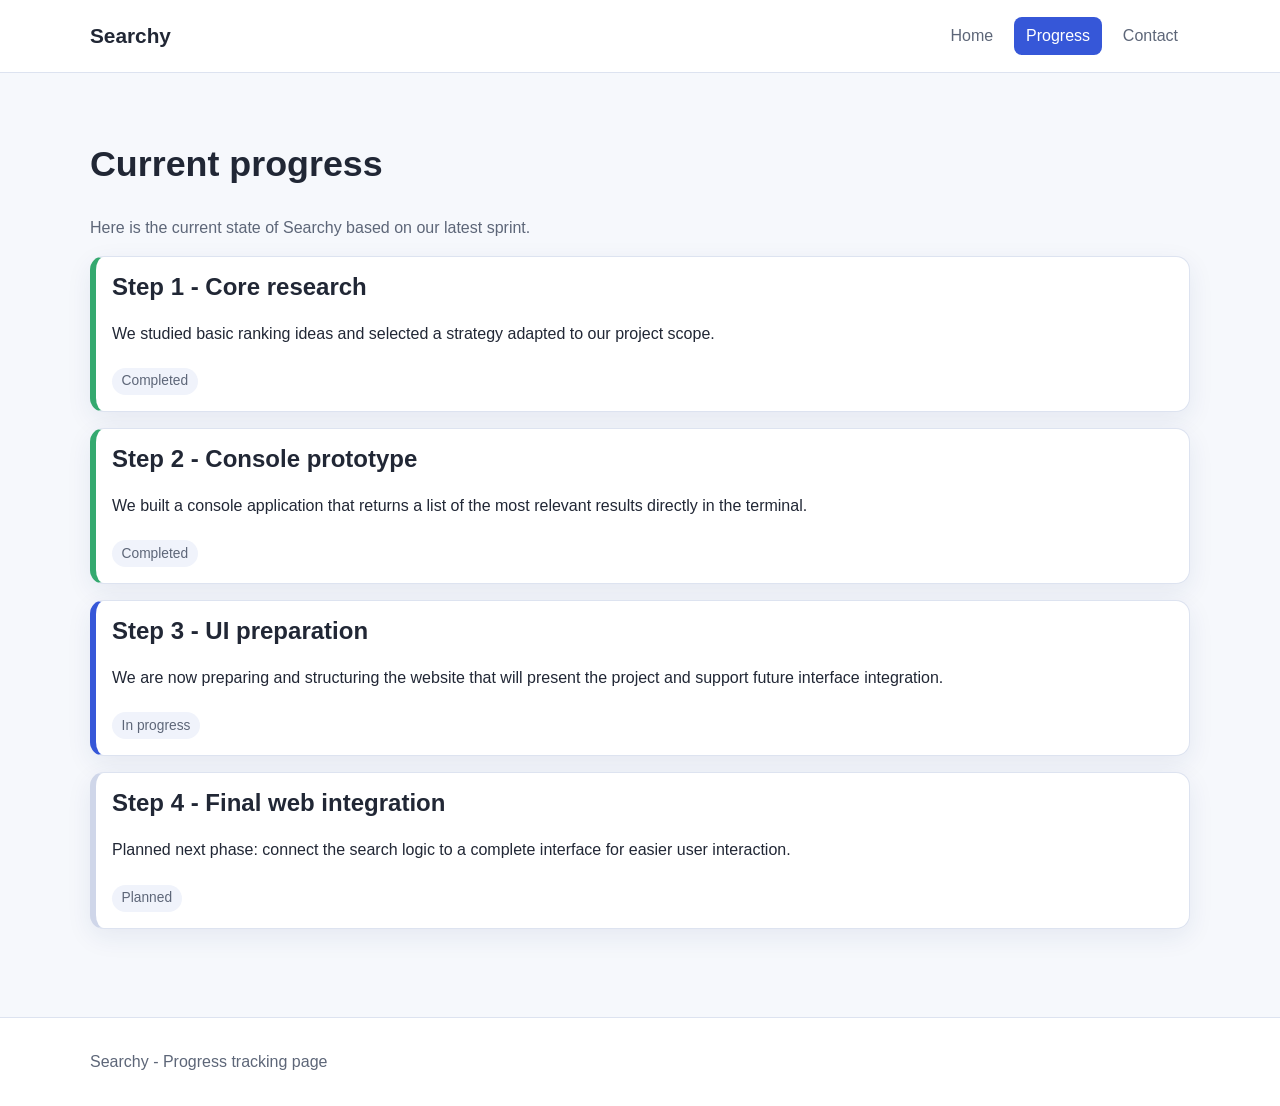
==== avancement.html @ e4135b22 "Create 3-page Searchy showcase website in HTML/CSS" ====
<!DOCTYPE html>
<html lang="en">
  <head>
    <meta charset="UTF-8" />
    <meta name="viewport" content="width=device-width, initial-scale=1.0" />
    <title>Searchy | Progress</title>
    <link rel="stylesheet" href="style.css" />
  </head>
  <body>
    <header class="site-header">
      <div class="container nav-wrapper">
        <a class="brand" href="index.html">Searchy</a>
        <nav aria-label="Main navigation">
          <ul class="nav-list">
            <li><a class="nav-link" href="index.html">Home</a></li>
            <li><a class="nav-link active" href="avancement.html">Progress</a></li>
            <li><a class="nav-link" href="contact.html">Contact</a></li>
          </ul>
        </nav>
      </div>
    </header>

    <main>
      <section class="section">
        <div class="container">
          <h1>Current progress</h1>
          <p class="lead">
            Here is the current state of Searchy based on our latest sprint.
          </p>

          <div class="timeline">
            <article class="card timeline-item done">
              <h2>Step 1 - Core research</h2>
              <p>
                We studied basic ranking ideas and selected a strategy adapted to
                our project scope.
              </p>
              <span class="status">Completed</span>
            </article>

            <article class="card timeline-item done">
              <h2>Step 2 - Console prototype</h2>
              <p>
                We built a console application that returns a list of the most
                relevant results directly in the terminal.
              </p>
              <span class="status">Completed</span>
            </article>

            <article class="card timeline-item current">
              <h2>Step 3 - UI preparation</h2>
              <p>
                We are now preparing and structuring the website that will
                present the project and support future interface integration.
              </p>
              <span class="status">In progress</span>
            </article>

            <article class="card timeline-item">
              <h2>Step 4 - Final web integration</h2>
              <p>
                Planned next phase: connect the search logic to a complete
                interface for easier user interaction.
              </p>
              <span class="status">Planned</span>
            </article>
          </div>
        </div>
      </section>
    </main>

    <footer class="site-footer">
      <div class="container">
        <p>Searchy - Progress tracking page</p>
      </div>
    </footer>
  </body>
</html>
---- style.css ----
:root {
  --bg: #f6f8fc;
  --surface: #ffffff;
  --ink: #212735;
  --muted: #5d6678;
  --primary: #3657d8;
  --primary-soft: #e8edff;
  --border: #dde3f0;
  --radius: 14px;
  --shadow: 0 8px 26px rgba(30, 52, 110, 0.08);
}

* {
  box-sizing: border-box;
}

body {
  margin: 0;
  font-family: Arial, Helvetica, sans-serif;
  color: var(--ink);
  background: var(--bg);
  line-height: 1.5;
}

img {
  max-width: 100%;
  display: block;
}

.container {
  width: min(1100px, 92%);
  margin: 0 auto;
}

.section {
  padding: 3.5rem 0;
}

.site-header {
  background: var(--surface);
  border-bottom: 1px solid var(--border);
  position: sticky;
  top: 0;
}

.nav-wrapper {
  display: flex;
  justify-content: space-between;
  align-items: center;
  min-height: 72px;
  gap: 1rem;
}

.brand {
  text-decoration: none;
  font-size: 1.3rem;
  font-weight: 700;
  color: var(--ink);
}

.nav-list {
  list-style: none;
  display: flex;
  flex-wrap: wrap;
  gap: 0.55rem;
  padding: 0;
  margin: 0;
}

.nav-link {
  display: inline-block;
  text-decoration: none;
  color: var(--muted);
  padding: 0.45rem 0.75rem;
  border-radius: 8px;
}

.nav-link:hover,
.nav-link:focus-visible {
  background: var(--primary-soft);
  color: var(--primary);
}

.nav-link.active {
  background: var(--primary);
  color: #fff;
}

.hero {
  padding-top: 4.5rem;
}

.hero-grid {
  display: grid;
  gap: 1.2rem;
  grid-template-columns: 1.4fr 1fr;
}

.tag {
  display: inline-block;
  margin: 0;
  padding: 0.25rem 0.6rem;
  background: var(--primary-soft);
  color: var(--primary);
  border-radius: 999px;
  font-size: 0.8rem;
  font-weight: 700;
}

h1,
h2,
h3 {
  margin-top: 0;
  line-height: 1.2;
}

h1 {
  margin-top: 0.9rem;
  font-size: clamp(1.7rem, 2.8vw, 2.5rem);
}

.lead {
  color: var(--muted);
  max-width: 64ch;
}

.card-grid {
  display: grid;
  gap: 1rem;
  grid-template-columns: repeat(3, minmax(0, 1fr));
}

.card {
  background: var(--surface);
  border: 1px solid var(--border);
  border-radius: var(--radius);
  box-shadow: var(--shadow);
  padding: 1rem;
}

.card-soft {
  background: linear-gradient(180deg, #ffffff 0%, #f7f9ff 100%);
}

.list {
  margin: 0;
  padding-left: 1.1rem;
}

.timeline {
  display: grid;
  gap: 1rem;
}

.timeline-item {
  border-left: 6px solid #cfd6e9;
}

.timeline-item.done {
  border-left-color: #34a96f;
}

.timeline-item.current {
  border-left-color: var(--primary);
}

.status {
  display: inline-block;
  margin-top: 0.4rem;
  font-size: 0.86rem;
  color: var(--muted);
  background: #f0f3fb;
  border-radius: 999px;
  padding: 0.2rem 0.6rem;
}

.team-grid {
  grid-template-columns: repeat(2, minmax(0, 1fr));
}

.member-card {
  text-align: center;
}

.photo-placeholder {
  width: 100%;
  aspect-ratio: 4 / 3;
  border-radius: 10px;
  border: 2px dashed #bcc7e2;
  background: #f3f6ff;
  display: grid;
  place-items: center;
  color: #7a87a8;
  margin-bottom: 0.8rem;
}

.muted {
  color: var(--muted);
}

.site-footer {
  border-top: 1px solid var(--border);
  background: var(--surface);
  padding: 1rem 0;
  margin-top: 2rem;
  color: var(--muted);
}

@media (max-width: 900px) {
  .hero-grid,
  .card-grid,
  .team-grid {
    grid-template-columns: 1fr;
  }
}
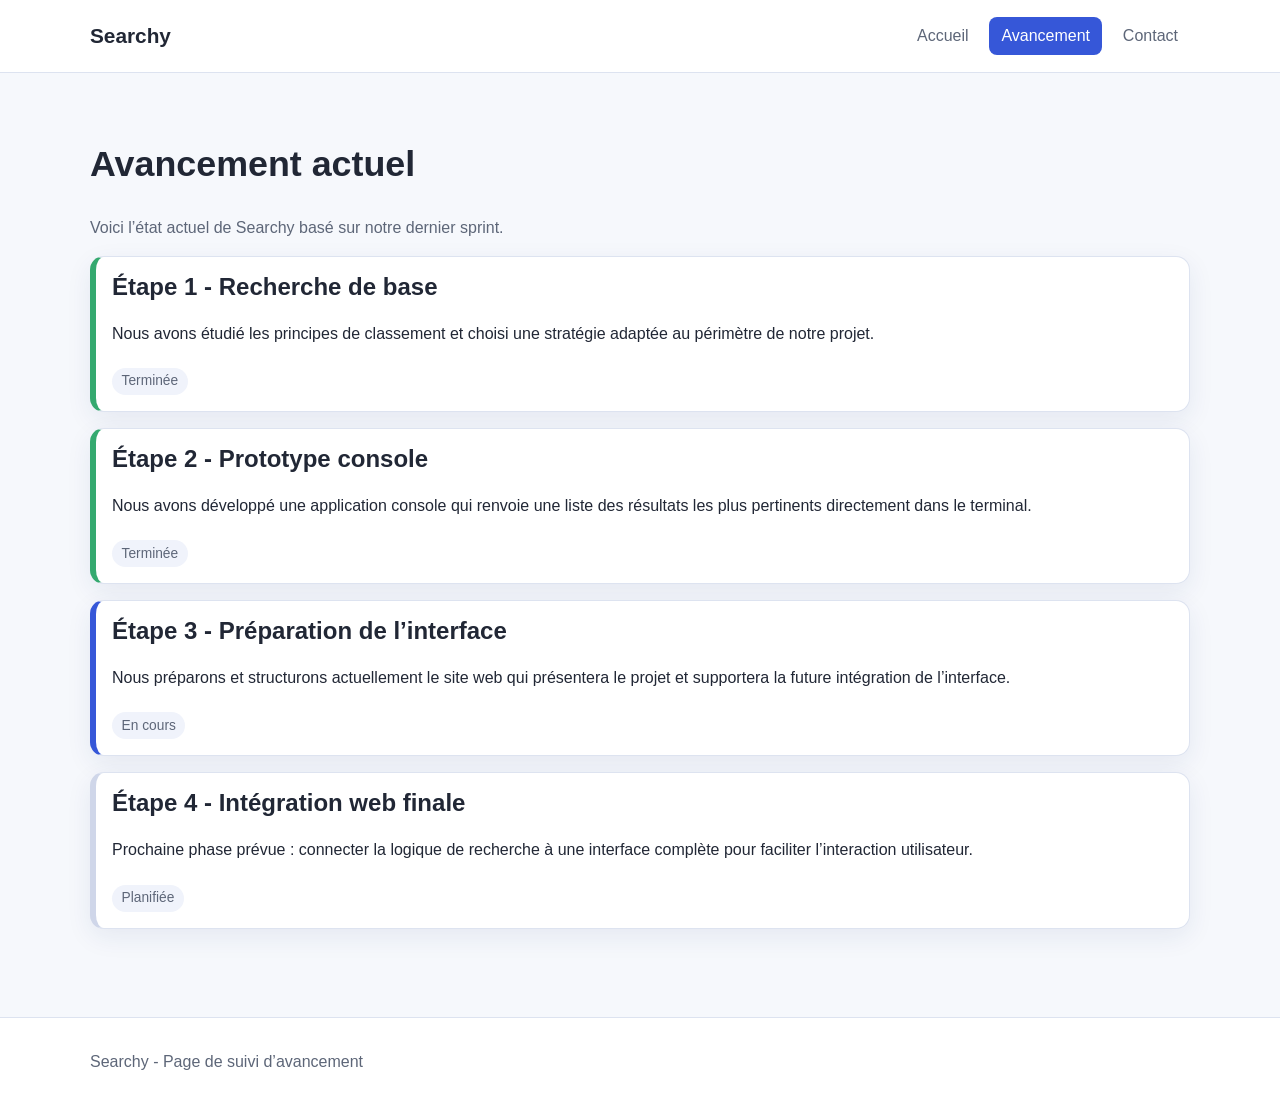
==== commit 58ad4c7c: "Traduire le site web en français" ====
--- a/avancement.html
+++ b/avancement.html
@@ -1,19 +1,19 @@
 <!DOCTYPE html>
-<html lang="en">
+<html lang="fr">
   <head>
     <meta charset="UTF-8" />
     <meta name="viewport" content="width=device-width, initial-scale=1.0" />
-    <title>Searchy | Progress</title>
+    <title>Searchy | Avancement</title>
     <link rel="stylesheet" href="style.css" />
   </head>
   <body>
     <header class="site-header">
       <div class="container nav-wrapper">
         <a class="brand" href="index.html">Searchy</a>
-        <nav aria-label="Main navigation">
+        <nav aria-label="Navigation principale">
           <ul class="nav-list">
-            <li><a class="nav-link" href="index.html">Home</a></li>
-            <li><a class="nav-link active" href="avancement.html">Progress</a></li>
+            <li><a class="nav-link" href="index.html">Accueil</a></li>
+            <li><a class="nav-link active" href="avancement.html">Avancement</a></li>
             <li><a class="nav-link" href="contact.html">Contact</a></li>
           </ul>
         </nav>
@@ -23,46 +23,48 @@
     <main>
       <section class="section">
         <div class="container">
-          <h1>Current progress</h1>
+          <h1>Avancement actuel</h1>
           <p class="lead">
-            Here is the current state of Searchy based on our latest sprint.
+            Voici l’état actuel de Searchy basé sur notre dernier sprint.
           </p>
 
           <div class="timeline">
             <article class="card timeline-item done">
-              <h2>Step 1 - Core research</h2>
+              <h2>Étape 1 - Recherche de base</h2>
               <p>
-                We studied basic ranking ideas and selected a strategy adapted to
-                our project scope.
+                Nous avons étudié les principes de classement et choisi une
+                stratégie adaptée au périmètre de notre projet.
               </p>
-              <span class="status">Completed</span>
+              <span class="status">Terminée</span>
             </article>
 
             <article class="card timeline-item done">
-              <h2>Step 2 - Console prototype</h2>
+              <h2>Étape 2 - Prototype console</h2>
               <p>
-                We built a console application that returns a list of the most
-                relevant results directly in the terminal.
+                Nous avons développé une application console qui renvoie une
+                liste des résultats les plus pertinents directement dans le
+                terminal.
               </p>
-              <span class="status">Completed</span>
+              <span class="status">Terminée</span>
             </article>
 
             <article class="card timeline-item current">
-              <h2>Step 3 - UI preparation</h2>
+              <h2>Étape 3 - Préparation de l’interface</h2>
               <p>
-                We are now preparing and structuring the website that will
-                present the project and support future interface integration.
+                Nous préparons et structurons actuellement le site web qui
+                présentera le projet et supportera la future intégration de
+                l’interface.
               </p>
-              <span class="status">In progress</span>
+              <span class="status">En cours</span>
             </article>
 
             <article class="card timeline-item">
-              <h2>Step 4 - Final web integration</h2>
+              <h2>Étape 4 - Intégration web finale</h2>
               <p>
-                Planned next phase: connect the search logic to a complete
-                interface for easier user interaction.
+                Prochaine phase prévue : connecter la logique de recherche à une
+                interface complète pour faciliter l’interaction utilisateur.
               </p>
-              <span class="status">Planned</span>
+              <span class="status">Planifiée</span>
             </article>
           </div>
         </div>
@@ -71,7 +73,7 @@
 
     <footer class="site-footer">
       <div class="container">
-        <p>Searchy - Progress tracking page</p>
+        <p>Searchy - Page de suivi d’avancement</p>
       </div>
     </footer>
   </body>
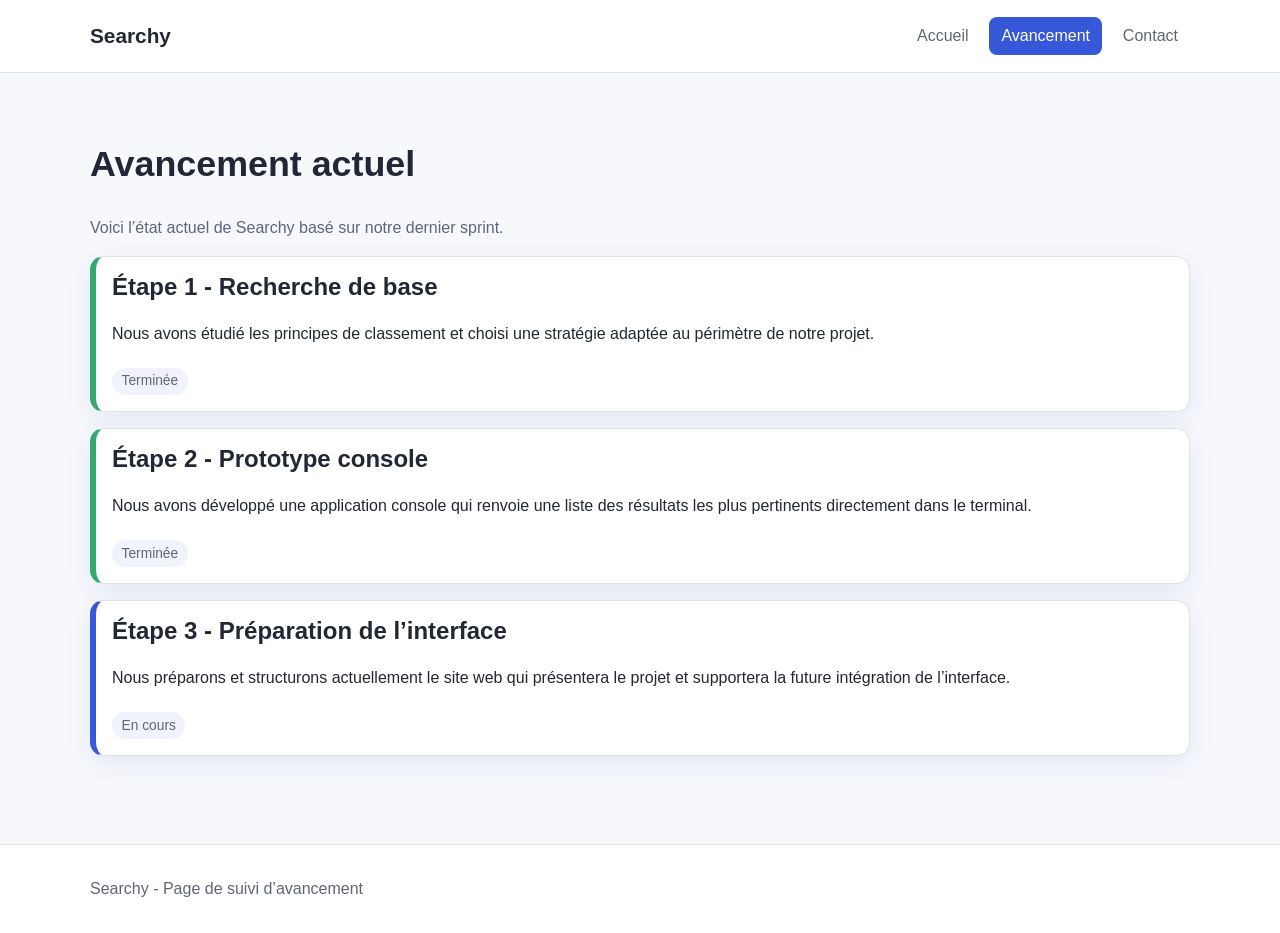
==== commit b6cfe0eb: "voila" ====
--- a/avancement.html
+++ b/avancement.html
@@ -58,14 +58,7 @@
               <span class="status">En cours</span>
             </article>
 
-            <article class="card timeline-item">
-              <h2>Étape 4 - Intégration web finale</h2>
-              <p>
-                Prochaine phase prévue : connecter la logique de recherche à une
-                interface complète pour faciliter l’interaction utilisateur.
-              </p>
-              <span class="status">Planifiée</span>
-            </article>
+            
           </div>
         </div>
       </section>
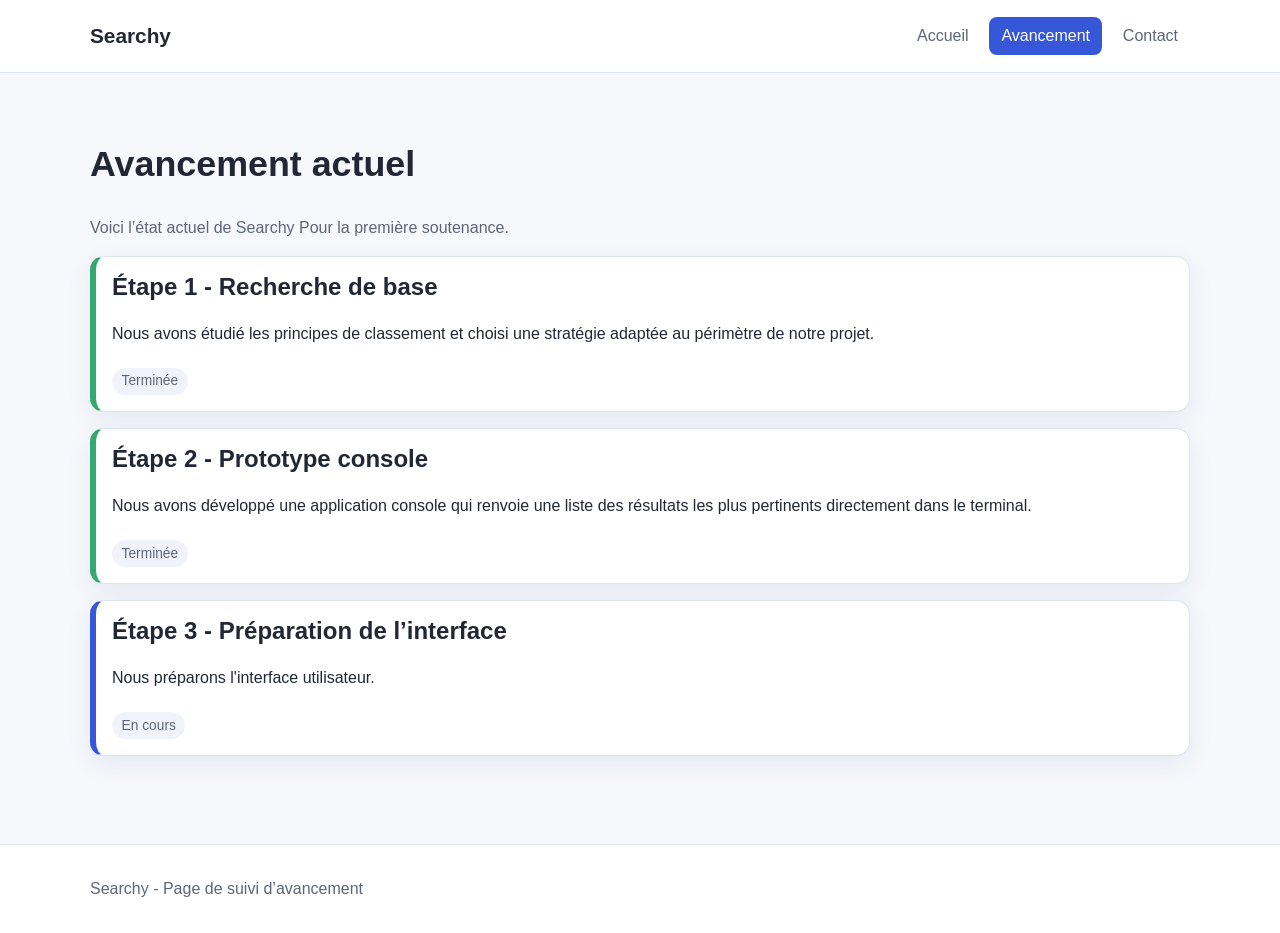
==== commit f7c02d55: "Fainalisation noralement" ====
--- a/avancement.html
+++ b/avancement.html
@@ -25,7 +25,7 @@
         <div class="container">
           <h1>Avancement actuel</h1>
           <p class="lead">
-            Voici l’état actuel de Searchy basé sur notre dernier sprint.
+            Voici l’état actuel de Searchy Pour la première soutenance.
           </p>
 
           <div class="timeline">
@@ -51,14 +51,10 @@
             <article class="card timeline-item current">
               <h2>Étape 3 - Préparation de l’interface</h2>
               <p>
-                Nous préparons et structurons actuellement le site web qui
-                présentera le projet et supportera la future intégration de
-                l’interface.
+                Nous préparons l'interface utilisateur.
               </p>
               <span class="status">En cours</span>
             </article>
-
-            
           </div>
         </div>
       </section>
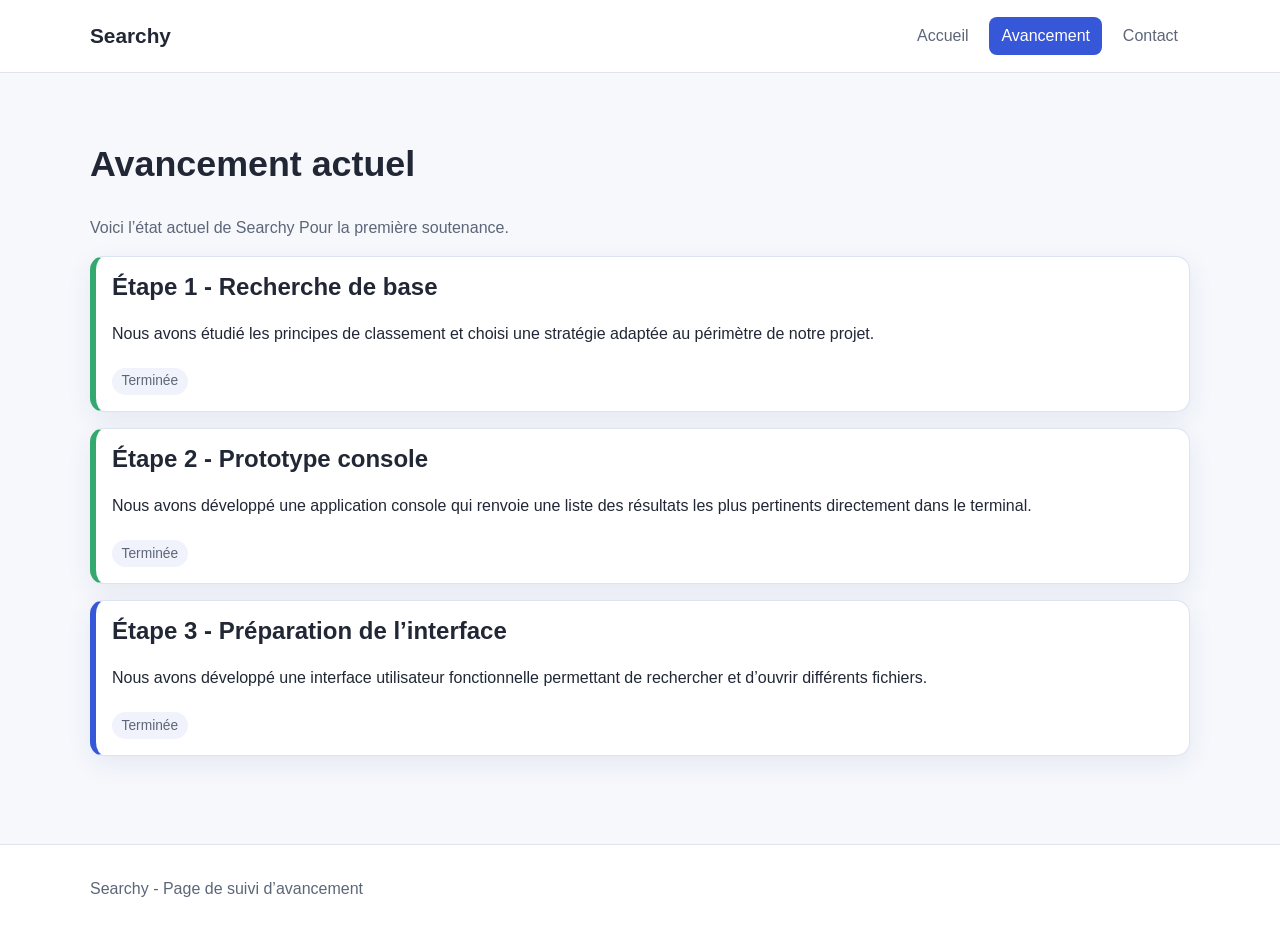
==== commit 268b8aef: "modif site" ====
--- a/avancement.html
+++ b/avancement.html
@@ -51,9 +51,9 @@
             <article class="card timeline-item current">
               <h2>Étape 3 - Préparation de l’interface</h2>
               <p>
-                Nous préparons l'interface utilisateur.
+                Nous avons développé une interface utilisateur fonctionnelle permettant de rechercher et d’ouvrir différents fichiers.
               </p>
-              <span class="status">En cours</span>
+              <span class="status">Terminée</span>
             </article>
           </div>
         </div>
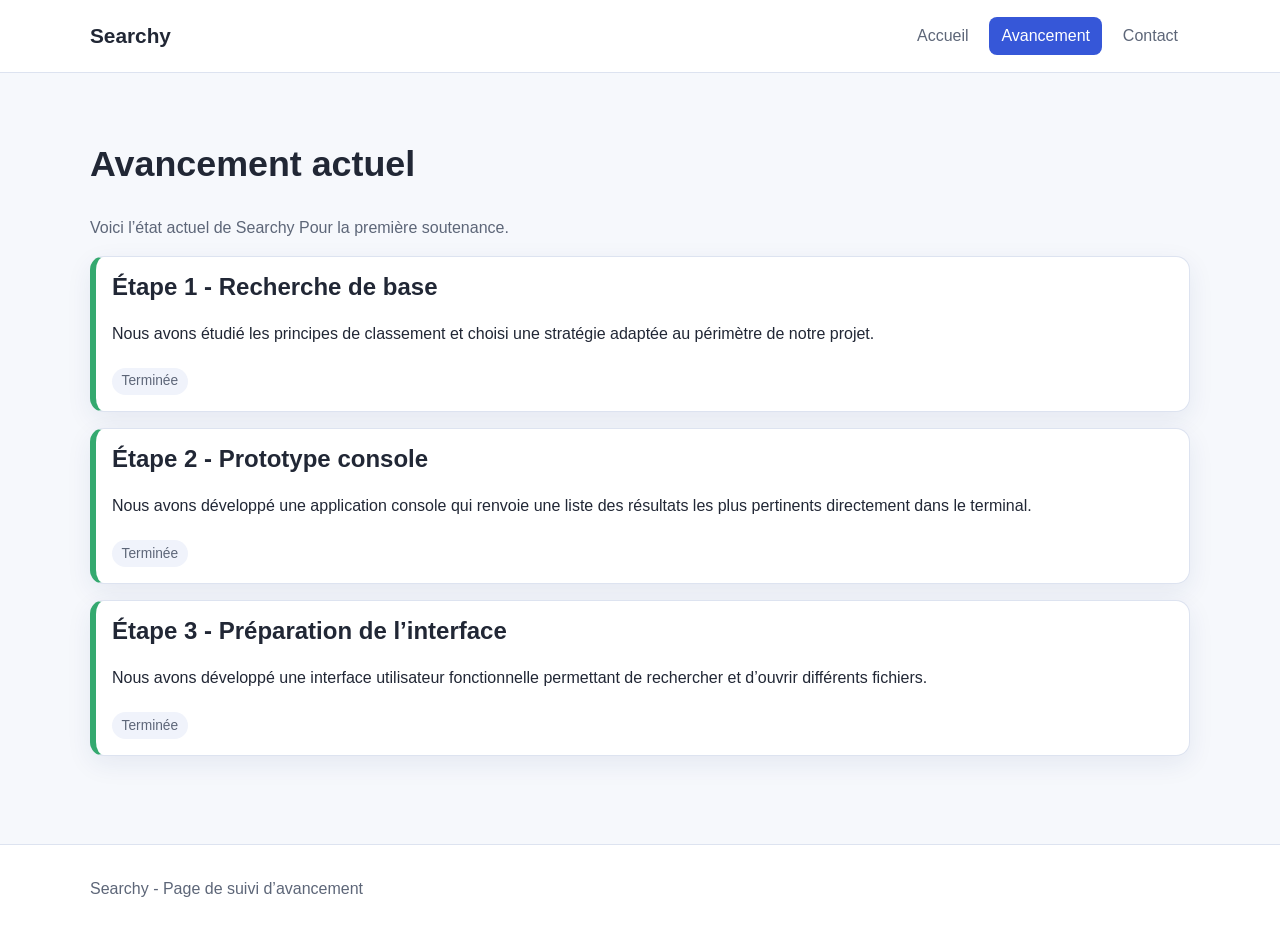
==== commit 862fd59f: "modification couleur etape3" ====
--- a/avancement.html
+++ b/avancement.html
@@ -48,7 +48,7 @@
               <span class="status">Terminée</span>
             </article>
 
-            <article class="card timeline-item current">
+            <article class="card timeline-item done">
               <h2>Étape 3 - Préparation de l’interface</h2>
               <p>
                 Nous avons développé une interface utilisateur fonctionnelle permettant de rechercher et d’ouvrir différents fichiers.
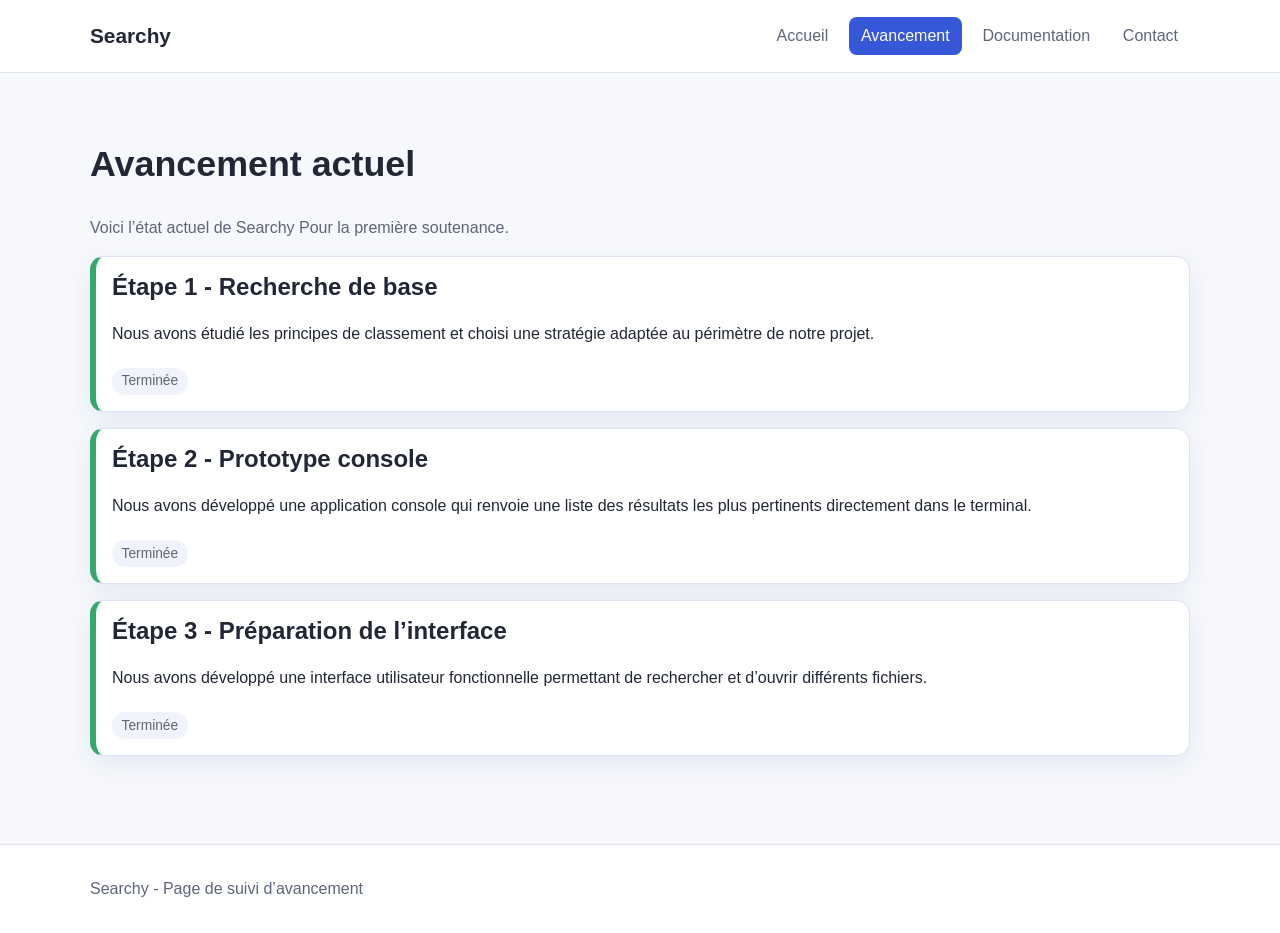
==== commit 605f5a92: "version finale avec docimentation" ====
--- a/avancement.html
+++ b/avancement.html
@@ -14,6 +14,7 @@
           <ul class="nav-list">
             <li><a class="nav-link" href="index.html">Accueil</a></li>
             <li><a class="nav-link active" href="avancement.html">Avancement</a></li>
+            <li><a class="nav-link" href="documentation.html">Documentation</a></li>
             <li><a class="nav-link" href="contact.html">Contact</a></li>
           </ul>
         </nav>
--- a/style.css
+++ b/style.css
@@ -206,6 +206,47 @@
   color: var(--muted);
 }
 
+.code-block {
+  background: #1e2333;
+  color: #c9d3f0;
+  border-radius: var(--radius);
+  padding: 1rem 1.2rem;
+  font-size: 0.9rem;
+  overflow-x: auto;
+  margin: 1rem 0 1.5rem;
+}
+
+.screenshot-figure {
+  margin: 1rem 0 2rem;
+}
+
+.screenshot-figure img {
+  width: 100%;
+  border-radius: var(--radius);
+  border: 1px solid var(--border);
+  box-shadow: var(--shadow);
+}
+
+.screenshot-figure figcaption {
+  margin-top: 0.5rem;
+  font-size: 0.85rem;
+  color: var(--muted);
+  text-align: center;
+}
+
+.screenshot-placeholder {
+  width: 100%;
+  min-height: 220px;
+  border: 2px dashed #bcc7e2;
+  border-radius: var(--radius);
+  background: #f3f6ff;
+  display: grid;
+  place-items: center;
+  color: #7a87a8;
+  font-size: 0.95rem;
+  margin: 1rem 0 2rem;
+}
+
 @media (max-width: 900px) {
   .hero-grid,
   .card-grid,
